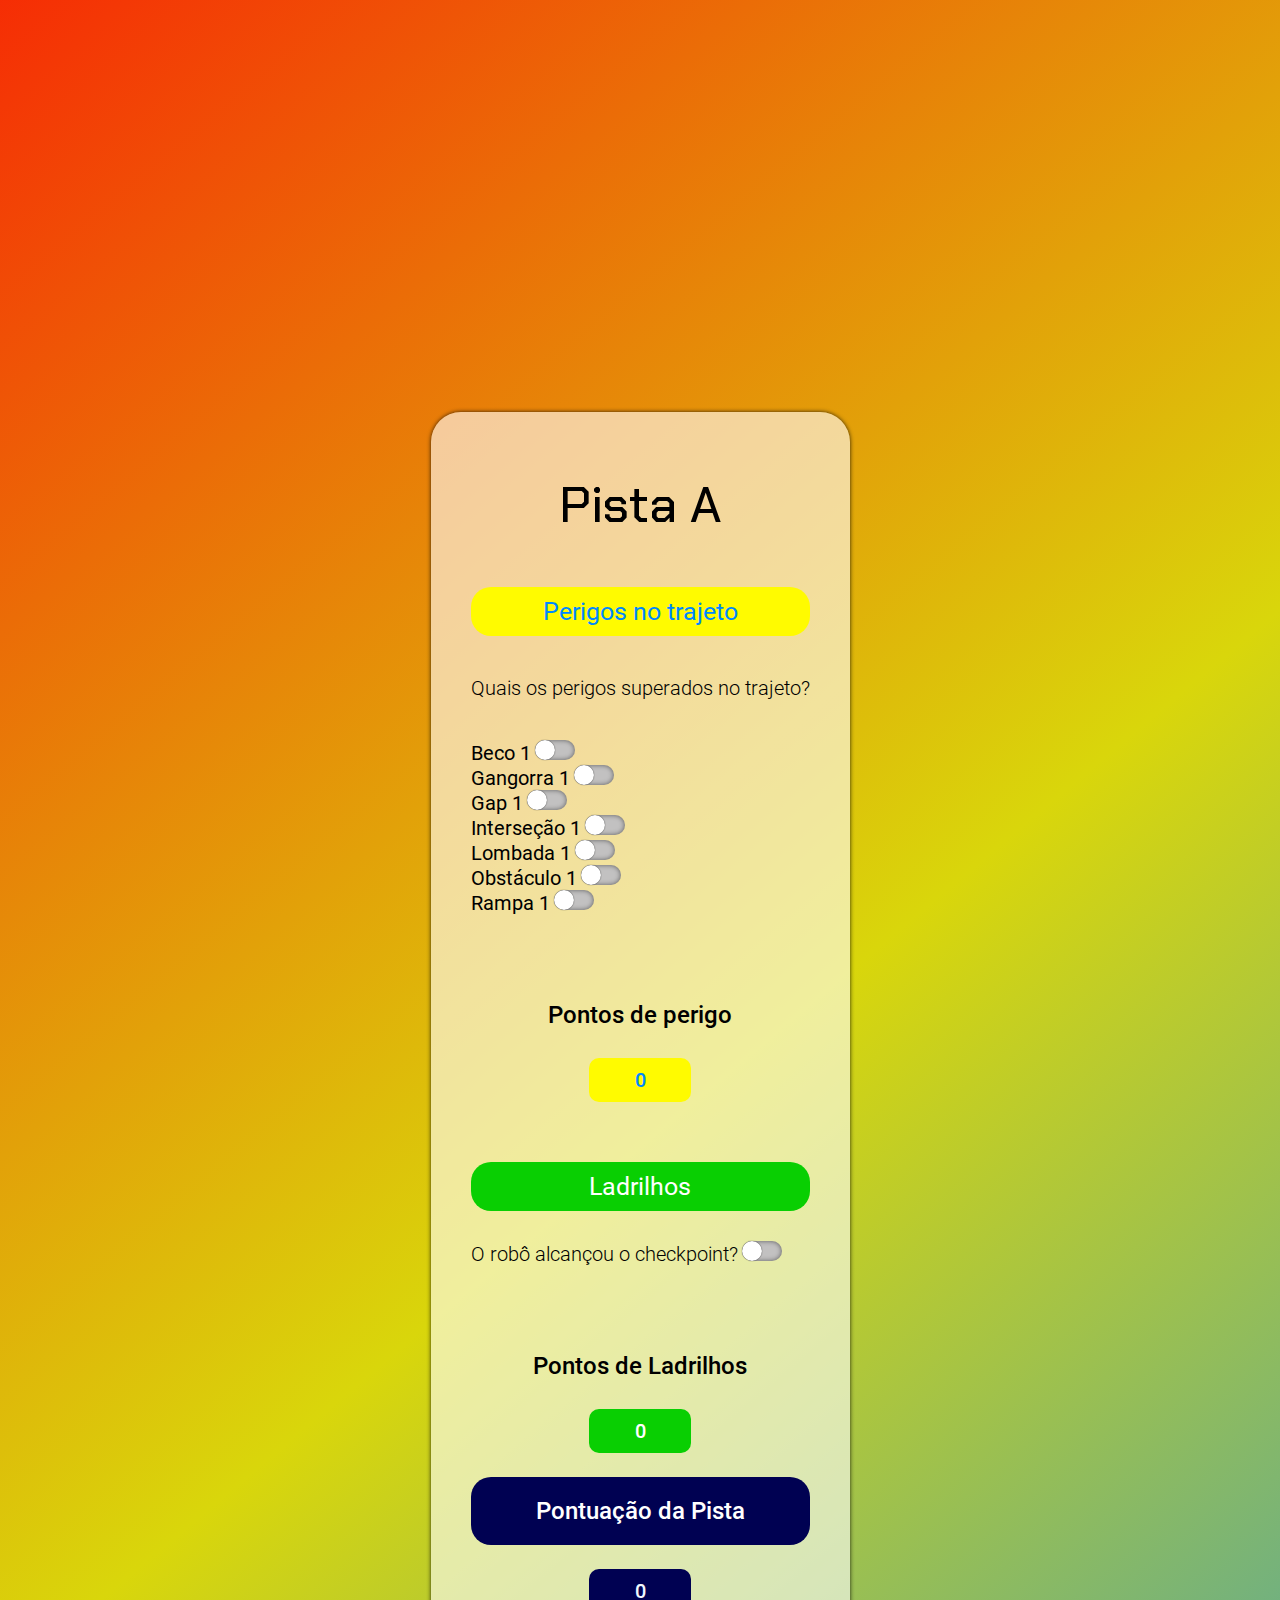
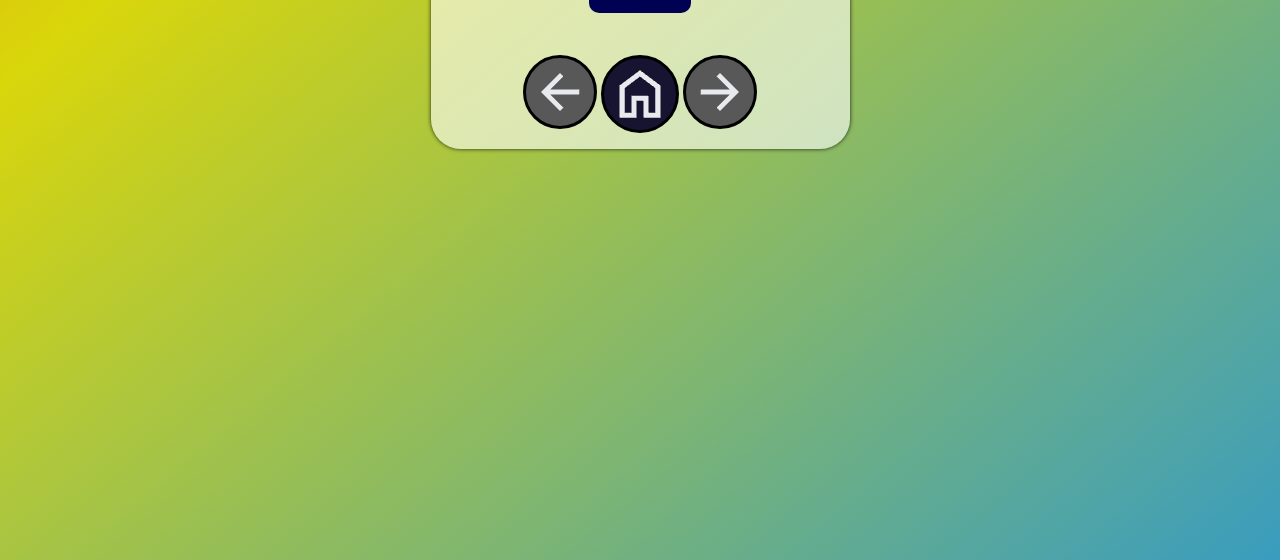
==== pista_a.html @ c33685ba "Initial commit" ====
<!DOCTYPE html>
<html lang="en">

<head>
    <meta charset="UTF-8">
    <meta name="viewport" content="width=device-width, initial-scale=1.0">
    <title>Pista A</title>
    <link rel="stylesheet" href="style_avancar_home_voltar.css">
    <link rel="stylesheet" href="style_toggle_switch.css">
    <link rel="stylesheet" href="style_pista_a.css">
</head>

<body>
    <div id="conteudo_pista_a">
        <p id="titulo">Pista A</p>
        <p id="subtitulo_perigos">Perigos no trajeto</p>
        <p id="primeiro_questionamento">Quais os perigos superados no trajeto?</p>

        <div id="acertos_obstaculo">
            <p class="nome_obstaculo">Beco 1</p>
            <input type="checkbox" name="beco_1" id="beco_1" class="toggle_switch">
            <br>

            <div id="beco_2_container" class="oculto">
                <p class="nome_obstaculo">Beco 2</p>
                <input type="checkbox" name="beco_2" id="beco_2" class="toggle_switch">
                <br>
            </div>

            <div id="beco_3_container" class="oculto">
                <p class="nome_obstaculo">Beco 3</p>
                <input type="checkbox" name="beco_3" id="beco_3" class="toggle_switch">
                <br>
            </div>


            <p class="nome_obstaculo">Gangorra 1</p>
            <input type="checkbox" name="gangorra_1" id="gangorra_1" class="toggle_switch">
            <br>

            <div id="gangorra_2_container" class="oculto">
                <p class="nome_obstaculo">Gangorra 2</p>
                <input type="checkbox" name="gangorra_2" id="gangorra_2" class="toggle_switch">
                <br>
            </div>


            <p class="nome_obstaculo">Gap 1</p>
            <input type="checkbox" name="gap_1" id="gap_1" class="toggle_switch">
            <br>

            <div id="gap_2_container" class="oculto">
                <p class="nome_obstaculo">Gap 2</p>
                <input type="checkbox" name="gap_2" id="gap_2" class="toggle_switch">
                <br>
            </div>

            <div id="gap_3_container" class="oculto">
                <p class="nome_obstaculo">Gap 3</p>
                <input type="checkbox" name="gap_3" id="gap_3" class="toggle_switch">
                <br>
            </div>


            <p class="nome_obstaculo">Interseção 1</p>
            <input type="checkbox" name="intersecao_1" id="intersecao_1" class="toggle_switch">
            <br>

            <div id="intersecao_2_container" class="oculto">
                <p class="nome_obstaculo">Interseção 2</p>
                <input type="checkbox" name="intersecao_2" id="intersecao_2" class="toggle_switch">
                <br>
            </div>

            <div id="intersecao_3_container" class="oculto">
                <p class="nome_obstaculo">Interseção 3</p>
                <input type="checkbox" name="intersecao_3" id="intersecao_3" class="toggle_switch">
                <br>
            </div>

            <div id="intersecao_4_container" class="oculto">
                <p class="nome_obstaculo">Interseção 4</p>
                <input type="checkbox" name="intersecao_4" id="intersecao_4" class="toggle_switch">
                <br>
            </div>

            <div id="intersecao_5_container" class="oculto">
                <p class="nome_obstaculo">Interseção 5</p>
                <input type="checkbox" name="intersecao_5" id="intersecao_5" class="toggle_switch">
                <br>
            </div>

            <div id="intersecao_6_container" class="oculto">
                <p class="nome_obstaculo">Interseção 6</p>
                <input type="checkbox" name="intersecao_6" id="intersecao_6" class="toggle_switch">
                <br>
            </div>

            <div id="intersecao_7_container" class="oculto">
                <p class="nome_obstaculo">Interseção 7</p>
                <input type="checkbox" name="intersecao_7" id="intersecao_7" class="toggle_switch">
                <br>
            </div>

            <div id="intersecao_8_container" class="oculto">
                <p class="nome_obstaculo">Interseção 8</p>
                <input type="checkbox" name="intersecao_8" id="intersecao_8" class="toggle_switch">
                <br>
            </div>

            <div id="intersecao_9_container" class="oculto">
                <p class="nome_obstaculo">Interseção 9</p>
                <input type="checkbox" name="intersecao_9" id="intersecao_9" class="toggle_switch">
                <br>
            </div>

            <div id="intersecao_10_container" class="oculto">
                <p class="nome_obstaculo">Interseção 10</p>
                <input type="checkbox" name="intersecao_10" id="intersecao_10" class="toggle_switch">
                <br>
            </div>
            

            <p class="nome_obstaculo">Lombada 1</p>
            <input type="checkbox" name="lombada_1" id="lombada_1" class="toggle_switch">
            <br>

            <div id="lombada_2_container" class="oculto">
                <p class="nome_obstaculo">Lombada 2</p>
                <input type="checkbox" name="lombada_2" id="lombada_2" class="toggle_switch">
                <br>
            </div>

            <div id="lombada_3_container" class="oculto">
                <p class="nome_obstaculo">Lombada 3</p>
                <input type="checkbox" name="lombada_3" id="lombada_3" class="toggle_switch">
                <br>
            </div>

            <p class="nome_obstaculo">Obstáculo 1</p>
            <input type="checkbox" name="obstaculo_1" id="obstaculo_1" class="toggle_switch">
            <br>

            <div id="obstaculo_2_container" class="oculto">
                <p class="nome_obstaculo">Obstáculo 2</p>
                <input type="checkbox" name="obstaculo_2" id="obstaculo_2" class="toggle_switch">
                <br>
            </div>

            <div id="obstaculo_3_container" class="oculto">
                <p class="nome_obstaculo">Obstáculo 3</p>
                <input type="checkbox" name="obstaculo_3" id="obstaculo_3" class="toggle_switch">
                <br>
            </div>

            <p class="nome_obstaculo">Rampa 1</p>
            <input type="checkbox" name="rampa_1" id="rampa_1" class="toggle_switch">
            <br>

            <div id="rampa_2_container" class="oculto">
                <p class="nome_obstaculo">Rampa 2</p>
                <input type="checkbox" name="rampa_2" id="rampa_2" class="toggle_switch">
                <br>
            </div>

            <div id="rampa_3_container" class="oculto">
                <p class="nome_obstaculo">Rampa 3</p>
                <input type="checkbox" name="rampa_3" id="rampa_3" class="toggle_switch">
                <br>
            </div>

            <div id="rampa_4_container" class="oculto">
                <p class="nome_obstaculo">Rampa 4</p>
                <input type="checkbox" name="rampa_4" id="rampa_4" class="toggle_switch">
                <br>
            </div>
            

            <hr id="barra_perigo">

            <p id="pontos_perigo">Pontos de perigo</p>
            <section id="visualisador_obstaculo_pista_a">0</section>
        </div>

        <div id="acertos_ladrilho">
            <p id="ladrilho_titulo">Ladrilhos</p>
            <p id="questionamento_ladrilho">O robô alcançou o checkpoint?</p>
            <input type="checkbox" name="alcance_checkpoint_pista_a" id="alcance_checkpoint"
                class="toggle_switch">

            <div id="seletor_tentativa" class="oculto">
                <p id="questionamento_tentativa">Em qual tentativa?</p>

                <p class="tentativa_pista_a">Primeira Tentativa:</p>
                <input type="checkbox" name="alternancia_tentativa" class="toggle_switch"
                    id="primeira_tentativa">
                <br>

                <p class="tentativa_pista_a">Segunda Tentativa:</p>
                <input type="checkbox" name="alternancia_tentativa" class="toggle_switch"
                    id="segunda_tentativa">
                <br>

                <p class="tentativa_pista_a">Terceira tentativa: </p>
                <input type="checkbox" name="alternancia_tentativa" class="toggle_switch"
                    id="terceira_tentativa">
                <br>
            </div>

            <div id="secao_seletor_ladrilhos" class="oculto">
                <p id="seletor_ladrilhos">Qual a quantidade de ladrilhos?</p>
                <select name="quantidade_ladrilhos_pista_a" id="quantidade_ladrilhos">
                    <option value="1">1</option>
                    <option value="2">2</option>
                    <option value="3">3</option>
                    <option value="4">4</option>
                    <option value="5">5</option>
                    <option value="6">6</option>
                    <option value="7">7</option>
                    <option value="8">8</option>
                    <option value="9">9</option>
                    <option value="10">10</option>
                    <option value="11">11</option>
                    <option value="12">12</option>
                    <option value="13">13</option>
                    <option value="14">14</option>
                    <option value="15">15</option>
                </select>
            </div>
        </div>

        <hr id="barra_ladrilho">

        <p id="pontos_ladrilhos">Pontos de Ladrilhos</p>
        <section id="visualisador_ladrilhos_pista_a">0</section>

        <p id="pontos_pista">Pontuação da Pista</p>
        <section id="visualisador_pontuacao_pista">0</section>

        <div id="icones_pista_a">
            <a href="ladrilho_inicio.html"><img src="imagens/arrow_back_20dp_FILL0_wght400_GRAD0_opsz20.png"
                    alt="voltar" id="voltar"></a>
            <a href="pag_inicial.html"><img src="imagens/home_20dp_FILL0_wght400_GRAD0_opsz20.png" alt="home"
                    id="home"></a>
            <a href="pista_b.html"><img src="imagens/arrow_forward_20dp_FILL0_wght400_GRAD0_opsz20.png" alt="avancar"
                    id="avancar"></a>
        </div>
    </div>
    <script src="script_pista_a.js"></script>
</body>
</html>
---- style_avancar_home_voltar.css ----
@charset "UTF-8";

@font-face { 
    font-family: 'Roboto_thin';
    src: url('Roboto/Roboto-Thin.ttf') format('truetype'); 
}/*Fonte 'Roboto_thin'*/

@font-face {
    font-family: 'Roboto_regular';
    src: url('Roboto/Roboto-Regular.ttf') format('truetype');
}/*Fonte 'Roboto_regular'*/

@font-face {
    font-family: 'Roboto_light';
    src: url('Roboto/Roboto-Light.ttf') format('truetype');
}/*Fonte 'Roboto_light'*/

@font-face {
    font-family: 'Roboto_medium';
    src: url('Roboto/Roboto-Medium.ttf') format('truetype');
}/*Fonte 'Roboto_medium'*/

@font-face {
    font-family: 'ChakraPetch_medium';
    src: url('ChakraPetch/ChakraPetch-Medium.ttf') format('truetype');
}/*Fonte 'ChakraPetch_medium'*/


#voltar{
    margin: 2px;
    padding: 2px;
    background-color: #585858;
    border-style: solid;
    border-color: black;
    border-radius: 50px;
    transition-duration: 0.2s;
    transition-property: all;
    transition-timing-function: ease-in-out;
}

#voltar:hover{
    background-color: inherit;
    border-color: inherit;
    transition-duration: 0.2s;
    transition-property: all;
    transition-timing-function: ease-in-out;
}

#voltar:active{
    background-color: initial;
    border-color: initial;
}

#home{
    margin: 2px;
    padding: 2px;
    background-color: #161430;
    border-style: solid;
    border-color: black;
    border-radius: 50px;
    transition-duration: 0.2s;
    transition-property: all;
    transition-timing-function: ease-in-out;
}


#home:hover{
    background-color: inherit;
    border-color: inherit;
    transition-duration: 0.2s;
    transition-property: all;
    transition-timing-function: ease-in-out;
}

#home:active{
    background-color: initial;
    border-color: initial;
}

#avancar{
    margin: 2px;
    padding: 2px;
    background-color: #585858;
    border-style: solid;
    border-color: black;
    border-radius: 50px;
    transition-duration: 0.2s;
    transition-property: all;
    transition-timing-function: ease-in-out;
}

#avancar:hover{
    background-color: inherit;
    border-color: inherit;
    transition-duration: 0.2s;
    transition-property: all;
    transition-timing-function: ease-in-out;
}

#avancar:active{
    background-color: initial;
    border-color: initial;
}
---- style_toggle_switch.css ----
@charset "UTF-8";

@font-face { 
    font-family: 'Roboto_thin';
    src: url('Roboto/Roboto-Thin.ttf') format('truetype'); 
}/*Fonte 'Roboto_thin'*/

@font-face {
    font-family: 'Roboto_regular';
    src: url('Roboto/Roboto-Regular.ttf') format('truetype');
}/*Fonte 'Roboto_regular'*/

@font-face {
    font-family: 'Roboto_light';
    src: url('Roboto/Roboto-Light.ttf') format('truetype');
}/*Fonte 'Roboto_light'*/

@font-face {
    font-family: 'Roboto_medium';
    src: url('Roboto/Roboto-Medium.ttf') format('truetype');
}/*Fonte 'Roboto_medium'*/

@font-face {
    font-family: 'ChakraPetch_medium';
    src: url('ChakraPetch/ChakraPetch-Medium.ttf') format('truetype');
}/*Fonte 'ChakraPetch_medium'*/


.toggle_switch{
    margin: 0;
    display: flexbox;
    height: 20px;
    width: 40px;
    appearance: none;
    background-color: #c2c1c1;
    border-radius: 50px;
    box-sizing: border-box;
    box-shadow: inset 0px 0px 5px rgba(0, 0, 0, 0.521);
    cursor: pointer;
    transition: 0.3s ease-in-out;
    position: relative;
}

.toggle_switch:checked{
    background-color: deepskyblue;
    transition: 0.3s ease-in-out;
}

.toggle_switch::before{
    content: '';
    width: 20px;
    height: 20px;
    border-radius: 14px;
    background-color: white;
    position: absolute;
    box-shadow: 0px 0px 1px black;
    top: 0;
    left: 0;
    transition: 0.3s ease-in-out;
}

.toggle_switch:checked::before{
    left: 20px;
    transition: 0.3s ease-in-out;
}

.toggle_switch:active{
    cursor: auto;
}
---- style_pista_a.css ----
@charset "UTF-8";

@font-face { 
    font-family: 'Roboto_thin';
    src: url('Roboto/Roboto-Thin.ttf') format('truetype'); 
}/*Fonte 'Roboto_thin'*/

@font-face {
    font-family: 'Roboto_regular';
    src: url('Roboto/Roboto-Regular.ttf') format('truetype');
}/*Fonte 'Roboto_regular'*/

@font-face {
    font-family: 'Roboto_light';
    src: url('Roboto/Roboto-Light.ttf') format('truetype');
}/*Fonte 'Roboto_light'*/

@font-face {
    font-family: 'Roboto_medium';
    src: url('Roboto/Roboto-Medium.ttf') format('truetype');
}/*Fonte 'Roboto_medium'*/

@font-face {
    font-family: 'ChakraPetch_medium';
    src: url('ChakraPetch/ChakraPetch-Medium.ttf') format('truetype');
}/*Fonte 'ChakraPetch_medium'*/

@keyframes colorTransition_perigos {
    0% {
        background-color: red;
    }
    100% {
        background-color: yellow;
    }
}

@keyframes colorTransition_ladrilho {
    0% {
        background-color: blue;
    }
    100% {
        background-color: rgb(0, 248, 0);
    }
}



body{
    background: linear-gradient(320deg, #0088ff 73%, #d9d60b, #fd0303 103%);
    background-size: 100% 600%;
    display: flex;
    flex-direction: column;
    align-items: center;
    justify-content: center;
    margin: 0;
    padding: 0;
    height: 240vh;
}

.oculto{
    display: none;
}

#conteudo_pista_a{
    background-color: rgba(255, 255, 255, 0.60);
    margin-top: 70px;
    margin-bottom: 70px;
    padding: 10px 40px;
    border-radius: 30px;
    box-shadow: 0px 0px 4px rgba(0, 0, 0, 0.8);
}

#titulo{
    font-family: 'ChakraPetch_medium', sans-serif;
    font-size: 50px;
    text-align: center;
}

#subtitulo_perigos{
    font-family: 'Roboto_regular', sans-serif;
    font-size: 25px;
    margin-top: 10px;
    margin-bottom: 40px;
    text-align: center;
    background-color: #fffb00;
    color: rgb(0, 136, 255);
    padding: 10px;
    border-radius: 20px;
}

#primeiro_questionamento{
    font-family: 'Roboto_light';
    font-size: 20px;
    margin-bottom: 40px;
}

.nome_obstaculo{
    font-family: 'Roboto_regular';
    display: inline;
    font-size: 20px;
}

#barra_perigo{
    border: 0;
    height: 2px;
    margin: 20px 10px;
    margin-top: 40px;
    animation: colorTransition_perigos 3s infinite alternate;
}

#pontos_perigo{
    font-family: 'Roboto_medium', sans-serif;
    font-size: 24px;
    padding-top: 20px;
    padding-bottom: 5px;
    text-align: center;
}

#visualisador_obstaculo_pista_a{
    font-family: 'Roboto_medium', sans-serif;
    font-size: 20px;
    text-align: center;
    background-color: #fffb00;
    padding-top: 10px;
    padding-bottom: 10px;
    width: 30%;
    margin-left: auto;
    margin-right: auto;
    color: rgb(0, 136, 255);
    border-radius: 10px;
}

#ladrilho_titulo{
    text-align: center;
    margin: auto;
    margin-top: 60px;
    margin-bottom: 30px;
    font-family: 'Roboto_regular', sans-serif;
    font-size: 25px;
    color: white;
    background-color: #09cf02;
    padding: 10px;
    border-radius: 20px;
}

#questionamento_ladrilho{
    font-family: 'Roboto_light';
    display: inline;
    font-size: 20px;
}

#questionamento_tentativa{
    font-family: 'Roboto_medium';
    text-align: center;
    font-size: 19px;
    margin-top: 30px;
    margin-bottom: 30px;
}

.tentativa_pista_a{
    display: inline;
    font-size: 22px;
    font-family: 'Roboto_regular';
    text-align: center;
    margin-left: 60px;
}

#seletor_ladrilhos{
    font-family: 'Roboto_medium';
    font-size: 19px;
    text-align: center;
}

#quantidade_ladrilhos{
    display: flex;
    align-items: center;
    margin: auto;
    border: none;
    width: 80px;
    height: 40px;
    border-radius: 10px;
}

#barra_ladrilho{
    border: 0;
    height: 2px;
    margin: 20px 10px;
    margin-top: 40px;
    animation: colorTransition_ladrilho 3s infinite alternate;
}

#pontos_ladrilhos{
    font-family: 'Roboto_medium', sans-serif;
    font-size: 24px;
    padding-top: 20px;
    padding-bottom: 5px;
    text-align: center;
}

#visualisador_ladrilhos_pista_a{
    font-family: 'Roboto_medium', sans-serif;
    font-size: 20px;
    text-align: center;
    background-color: #09cf02;
    padding-top: 10px;
    padding-bottom: 10px;
    width: 30%;
    margin-left: auto;
    margin-right: auto;
    color: white;
    border-radius: 10px;
}

#pontos_pista{
    font-family: 'Roboto_medium', sans-serif;
    font-size: 24px;
    padding-top: 20px;
    padding-bottom: 20px;
    text-align: center;
    background-color: #000152;
    color: white;
    border-radius: 20px;
}

#visualisador_pontuacao_pista{
    font-family: 'Roboto_medium', sans-serif;
    font-size: 20px;
    align-items: center;
    text-align: center;
    margin: auto;
    margin-top: 10px;
    margin-bottom: 40px;
    width: 30%;
    padding-top: 10px;
    padding-bottom: 10px;
    color: aliceblue;
    background-color: #000152;
    border-radius: 10px;
}

#icones_pista_a{
    display: flex;
    flex-direction: row;
    justify-content: center;
}
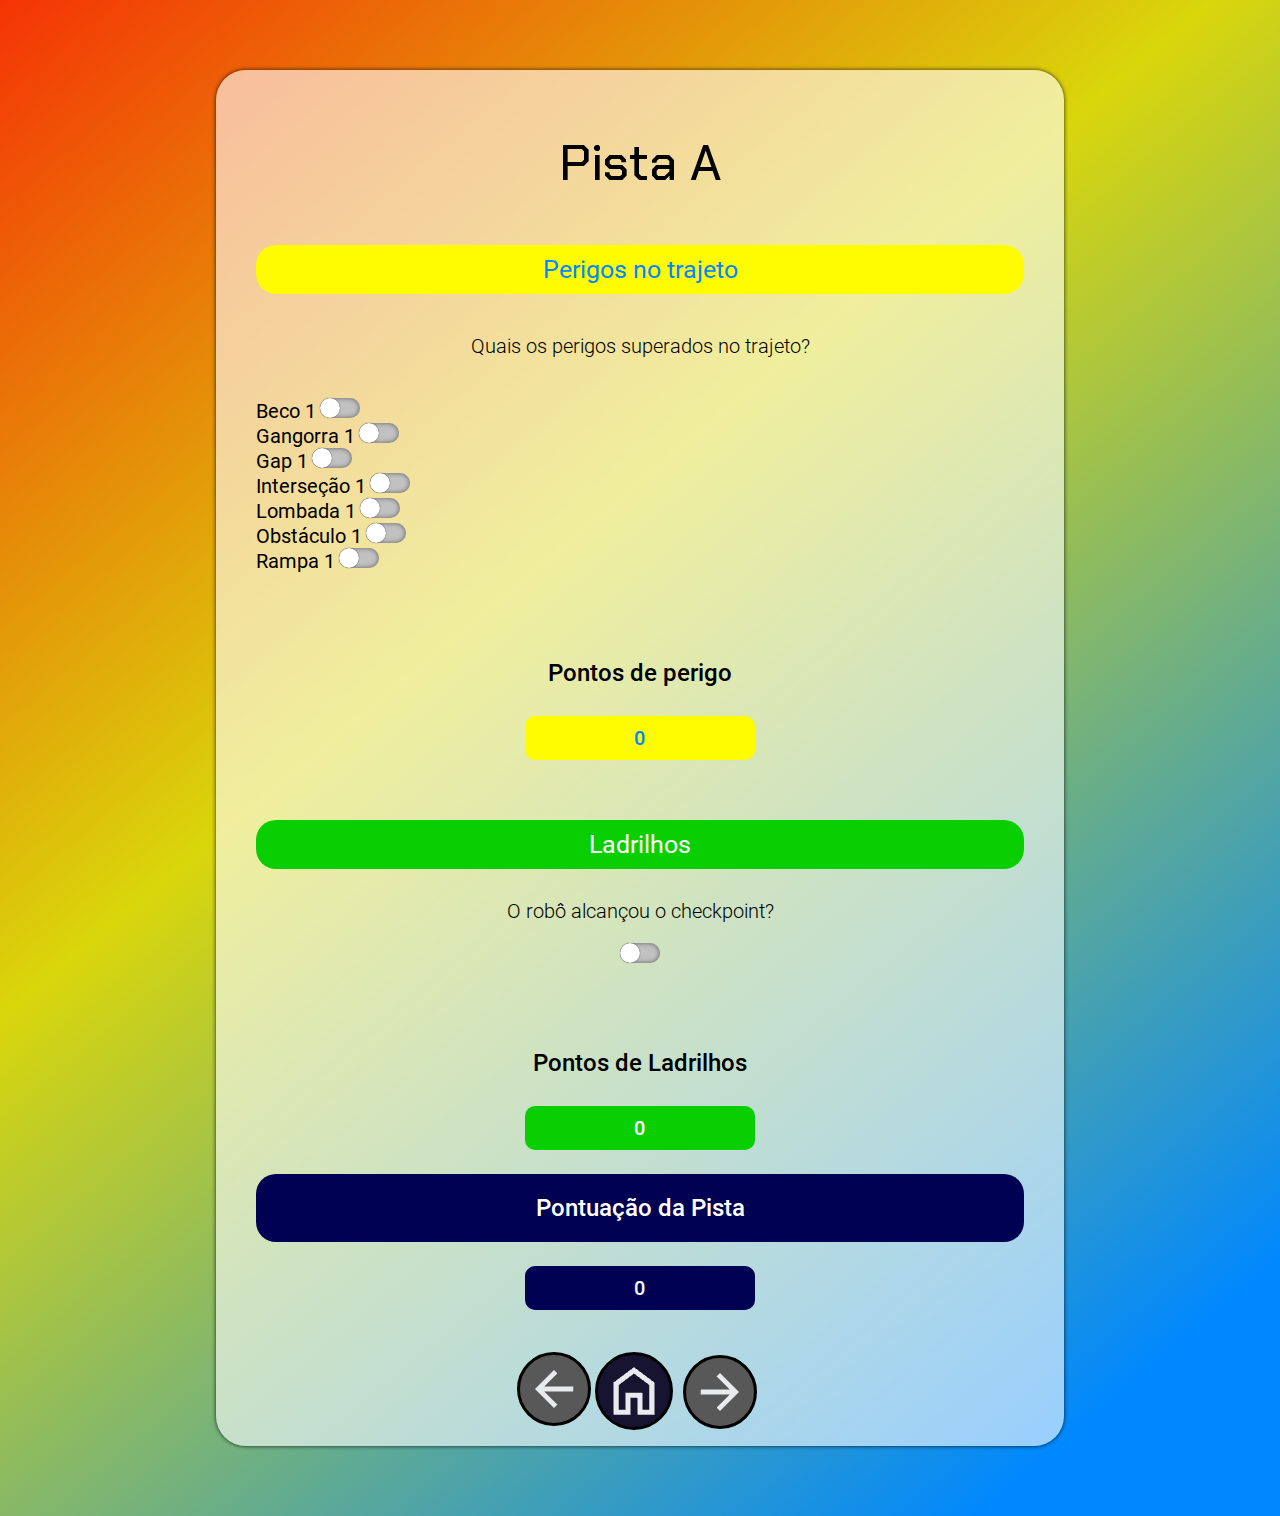
==== commit bc053fa7: "Pacote 1 mudanças para back-end" ====
--- a/pista_a.html
+++ b/pista_a.html
@@ -11,241 +11,243 @@
 </head>
 
 <body>
-    <div id="conteudo_pista_a">
+    <div id="conteudo_pistas">
         <p id="titulo">Pista A</p>
         <p id="subtitulo_perigos">Perigos no trajeto</p>
-        <p id="primeiro_questionamento">Quais os perigos superados no trajeto?</p>
-
-        <div id="acertos_obstaculo">
-            <p class="nome_obstaculo">Beco 1</p>
-            <input type="checkbox" name="beco_1" id="beco_1" class="toggle_switch">
-            <br>
-
-            <div id="beco_2_container" class="oculto">
-                <p class="nome_obstaculo">Beco 2</p>
-                <input type="checkbox" name="beco_2" id="beco_2" class="toggle_switch">
-                <br>
+        <form action="manipular_pista_a.php" method="post">
+            <p id="primeiro_questionamento">Quais os perigos superados no trajeto?</p>
+
+            <div id="acertos_obstaculo">
+                <p class="nome_obstaculo">Beco 1</p>
+                <input type="checkbox" name="beco_1" id="beco_1" class="toggle_switch" value="10">
+                <br>
+
+                <div id="beco_2_container" class="oculto">
+                    <p class="nome_obstaculo">Beco 2</p>
+                    <input type="checkbox" name="beco_2" id="beco_2" class="toggle_switch" value="10">
+                    <br>
+                </div>
+
+                <div id="beco_3_container" class="oculto">
+                    <p class="nome_obstaculo">Beco 3</p>
+                    <input type="checkbox" name="beco_3" id="beco_3" class="toggle_switch" value="10">
+                    <br>
+                </div>
+
+
+                <p class="nome_obstaculo">Gangorra 1</p>
+                <input type="checkbox" name="gangorra_1" id="gangorra_1" class="toggle_switch">
+                <br>
+
+                <div id="gangorra_2_container" class="oculto">
+                    <p class="nome_obstaculo">Gangorra 2</p>
+                    <input type="checkbox" name="gangorra_2" id="gangorra_2" class="toggle_switch">
+                    <br>
+                </div>
+
+
+                <p class="nome_obstaculo">Gap 1</p>
+                <input type="checkbox" name="gap_1" id="gap_1" class="toggle_switch">
+                <br>
+
+                <div id="gap_2_container" class="oculto">
+                    <p class="nome_obstaculo">Gap 2</p>
+                    <input type="checkbox" name="gap_2" id="gap_2" class="toggle_switch">
+                    <br>
+                </div>
+
+                <div id="gap_3_container" class="oculto">
+                    <p class="nome_obstaculo">Gap 3</p>
+                    <input type="checkbox" name="gap_3" id="gap_3" class="toggle_switch">
+                    <br>
+                </div>
+
+
+                <p class="nome_obstaculo">Interseção 1</p>
+                <input type="checkbox" name="intersecao_1" id="intersecao_1" class="toggle_switch">
+                <br>
+
+                <div id="intersecao_2_container" class="oculto">
+                    <p class="nome_obstaculo">Interseção 2</p>
+                    <input type="checkbox" name="intersecao_2" id="intersecao_2" class="toggle_switch">
+                    <br>
+                </div>
+
+                <div id="intersecao_3_container" class="oculto">
+                    <p class="nome_obstaculo">Interseção 3</p>
+                    <input type="checkbox" name="intersecao_3" id="intersecao_3" class="toggle_switch">
+                    <br>
+                </div>
+
+                <div id="intersecao_4_container" class="oculto">
+                    <p class="nome_obstaculo">Interseção 4</p>
+                    <input type="checkbox" name="intersecao_4" id="intersecao_4" class="toggle_switch">
+                    <br>
+                </div>
+
+                <div id="intersecao_5_container" class="oculto">
+                    <p class="nome_obstaculo">Interseção 5</p>
+                    <input type="checkbox" name="intersecao_5" id="intersecao_5" class="toggle_switch">
+                    <br>
+                </div>
+
+                <div id="intersecao_6_container" class="oculto">
+                    <p class="nome_obstaculo">Interseção 6</p>
+                    <input type="checkbox" name="intersecao_6" id="intersecao_6" class="toggle_switch">
+                    <br>
+                </div>
+
+                <div id="intersecao_7_container" class="oculto">
+                    <p class="nome_obstaculo">Interseção 7</p>
+                    <input type="checkbox" name="intersecao_7" id="intersecao_7" class="toggle_switch">
+                    <br>
+                </div>
+
+                <div id="intersecao_8_container" class="oculto">
+                    <p class="nome_obstaculo">Interseção 8</p>
+                    <input type="checkbox" name="intersecao_8" id="intersecao_8" class="toggle_switch">
+                    <br>
+                </div>
+
+                <div id="intersecao_9_container" class="oculto">
+                    <p class="nome_obstaculo">Interseção 9</p>
+                    <input type="checkbox" name="intersecao_9" id="intersecao_9" class="toggle_switch">
+                    <br>
+                </div>
+
+                <div id="intersecao_10_container" class="oculto">
+                    <p class="nome_obstaculo">Interseção 10</p>
+                    <input type="checkbox" name="intersecao_10" id="intersecao_10" class="toggle_switch">
+                    <br>
+                </div>
+
+
+                <p class="nome_obstaculo">Lombada 1</p>
+                <input type="checkbox" name="lombada_1" id="lombada_1" class="toggle_switch">
+                <br>
+
+                <div id="lombada_2_container" class="oculto">
+                    <p class="nome_obstaculo">Lombada 2</p>
+                    <input type="checkbox" name="lombada_2" id="lombada_2" class="toggle_switch">
+                    <br>
+                </div>
+
+                <div id="lombada_3_container" class="oculto">
+                    <p class="nome_obstaculo">Lombada 3</p>
+                    <input type="checkbox" name="lombada_3" id="lombada_3" class="toggle_switch">
+                    <br>
+                </div>
+
+                <p class="nome_obstaculo">Obstáculo 1</p>
+                <input type="checkbox" name="obstaculo_1" id="obstaculo_1" class="toggle_switch">
+                <br>
+
+                <div id="obstaculo_2_container" class="oculto">
+                    <p class="nome_obstaculo">Obstáculo 2</p>
+                    <input type="checkbox" name="obstaculo_2" id="obstaculo_2" class="toggle_switch">
+                    <br>
+                </div>
+
+                <div id="obstaculo_3_container" class="oculto">
+                    <p class="nome_obstaculo">Obstáculo 3</p>
+                    <input type="checkbox" name="obstaculo_3" id="obstaculo_3" class="toggle_switch">
+                    <br>
+                </div>
+
+                <p class="nome_obstaculo">Rampa 1</p>
+                <input type="checkbox" name="rampa_1" id="rampa_1" class="toggle_switch">
+                <br>
+
+                <div id="rampa_2_container" class="oculto">
+                    <p class="nome_obstaculo">Rampa 2</p>
+                    <input type="checkbox" name="rampa_2" id="rampa_2" class="toggle_switch">
+                    <br>
+                </div>
+
+                <div id="rampa_3_container" class="oculto">
+                    <p class="nome_obstaculo">Rampa 3</p>
+                    <input type="checkbox" name="rampa_3" id="rampa_3" class="toggle_switch">
+                    <br>
+                </div>
+
+                <div id="rampa_4_container" class="oculto">
+                    <p class="nome_obstaculo">Rampa 4</p>
+                    <input type="checkbox" name="rampa_4" id="rampa_4" class="toggle_switch">
+                    <br>
+                </div>
+
+
+                <hr id="barra_perigo">
+
+                <p id="pontos_perigo">Pontos de perigo</p>
+                <section id="visualisador_obstaculo">0</section>
             </div>
 
-            <div id="beco_3_container" class="oculto">
-                <p class="nome_obstaculo">Beco 3</p>
-                <input type="checkbox" name="beco_3" id="beco_3" class="toggle_switch">
-                <br>
+            <div id="acertos_ladrilho">
+                <p id="ladrilho_titulo">Ladrilhos</p>
+                <div id="questionamento_ladrilho">
+                    <p>O robô alcançou o checkpoint?</p>
+                    <input type="checkbox" name="alcance_checkpoint_pista_a" id="alcance_checkpoint"
+                        class="toggle_switch">
+                </div>
+
+                <div id="seletor_tentativa" class="oculto">
+                    <p id="questionamento_tentativa">Em qual tentativa?</p>
+
+                    <p class="tentativa">Primeira Tentativa:</p>
+                    <input type="checkbox" name="alternancia_tentativa" class="toggle_switch" id="primeira_tentativa">
+                    <br>
+
+                    <p class="tentativa">Segunda Tentativa:</p>
+                    <input type="checkbox" name="alternancia_tentativa" class="toggle_switch" id="segunda_tentativa">
+                    <br>
+
+                    <p class="tentativa">Terceira tentativa: </p>
+                    <input type="checkbox" name="alternancia_tentativa" class="toggle_switch" id="terceira_tentativa">
+                    <br>
+                </div>
+
+                <div id="secao_seletor_ladrilhos" class="oculto">
+                    <p id="seletor_ladrilhos">Qual a quantidade de ladrilhos?</p>
+                    <select name="quantidade_ladrilhos_pista_a" id="quantidade_ladrilhos">
+                        <option value="1">1</option>
+                        <option value="2">2</option>
+                        <option value="3">3</option>
+                        <option value="4">4</option>
+                        <option value="5">5</option>
+                        <option value="6">6</option>
+                        <option value="7">7</option>
+                        <option value="8">8</option>
+                        <option value="9">9</option>
+                        <option value="10">10</option>
+                        <option value="11">11</option>
+                        <option value="12">12</option>
+                        <option value="13">13</option>
+                        <option value="14">14</option>
+                        <option value="15">15</option>
+                    </select>
+                </div>
             </div>
 
-
-            <p class="nome_obstaculo">Gangorra 1</p>
-            <input type="checkbox" name="gangorra_1" id="gangorra_1" class="toggle_switch">
-            <br>
-
-            <div id="gangorra_2_container" class="oculto">
-                <p class="nome_obstaculo">Gangorra 2</p>
-                <input type="checkbox" name="gangorra_2" id="gangorra_2" class="toggle_switch">
-                <br>
+            <hr id="barra_ladrilho">
+
+            <p id="pontos_ladrilhos">Pontos de Ladrilhos</p>
+            <section id="visualisador_ladrilhos">0</section>
+
+            <p id="pontos_pista">Pontuação da Pista</p>
+            <section id="visualisador_pontuacao_pista">0</section>
+
+            <div id="icones_pista_a">
+                <a href="ladrilho_inicio.html"><img src="imagens/arrow_back_20dp_FILL0_wght400_GRAD0_opsz20.png"
+                        alt="voltar" id="voltar"></a>
+                <a href="index.html"><img src="imagens/home_20dp_FILL0_wght400_GRAD0_opsz20.png" alt="home"
+                        id="home"></a>
+                <button id="submissao" type="submit"><img src="imagens/arrow_forward_20dp_FILL0_wght400_GRAD0_opsz20.png"
+                        alt="avancar" id="avancar"></button>
             </div>
-
-
-            <p class="nome_obstaculo">Gap 1</p>
-            <input type="checkbox" name="gap_1" id="gap_1" class="toggle_switch">
-            <br>
-
-            <div id="gap_2_container" class="oculto">
-                <p class="nome_obstaculo">Gap 2</p>
-                <input type="checkbox" name="gap_2" id="gap_2" class="toggle_switch">
-                <br>
-            </div>
-
-            <div id="gap_3_container" class="oculto">
-                <p class="nome_obstaculo">Gap 3</p>
-                <input type="checkbox" name="gap_3" id="gap_3" class="toggle_switch">
-                <br>
-            </div>
-
-
-            <p class="nome_obstaculo">Interseção 1</p>
-            <input type="checkbox" name="intersecao_1" id="intersecao_1" class="toggle_switch">
-            <br>
-
-            <div id="intersecao_2_container" class="oculto">
-                <p class="nome_obstaculo">Interseção 2</p>
-                <input type="checkbox" name="intersecao_2" id="intersecao_2" class="toggle_switch">
-                <br>
-            </div>
-
-            <div id="intersecao_3_container" class="oculto">
-                <p class="nome_obstaculo">Interseção 3</p>
-                <input type="checkbox" name="intersecao_3" id="intersecao_3" class="toggle_switch">
-                <br>
-            </div>
-
-            <div id="intersecao_4_container" class="oculto">
-                <p class="nome_obstaculo">Interseção 4</p>
-                <input type="checkbox" name="intersecao_4" id="intersecao_4" class="toggle_switch">
-                <br>
-            </div>
-
-            <div id="intersecao_5_container" class="oculto">
-                <p class="nome_obstaculo">Interseção 5</p>
-                <input type="checkbox" name="intersecao_5" id="intersecao_5" class="toggle_switch">
-                <br>
-            </div>
-
-            <div id="intersecao_6_container" class="oculto">
-                <p class="nome_obstaculo">Interseção 6</p>
-                <input type="checkbox" name="intersecao_6" id="intersecao_6" class="toggle_switch">
-                <br>
-            </div>
-
-            <div id="intersecao_7_container" class="oculto">
-                <p class="nome_obstaculo">Interseção 7</p>
-                <input type="checkbox" name="intersecao_7" id="intersecao_7" class="toggle_switch">
-                <br>
-            </div>
-
-            <div id="intersecao_8_container" class="oculto">
-                <p class="nome_obstaculo">Interseção 8</p>
-                <input type="checkbox" name="intersecao_8" id="intersecao_8" class="toggle_switch">
-                <br>
-            </div>
-
-            <div id="intersecao_9_container" class="oculto">
-                <p class="nome_obstaculo">Interseção 9</p>
-                <input type="checkbox" name="intersecao_9" id="intersecao_9" class="toggle_switch">
-                <br>
-            </div>
-
-            <div id="intersecao_10_container" class="oculto">
-                <p class="nome_obstaculo">Interseção 10</p>
-                <input type="checkbox" name="intersecao_10" id="intersecao_10" class="toggle_switch">
-                <br>
-            </div>
-            
-
-            <p class="nome_obstaculo">Lombada 1</p>
-            <input type="checkbox" name="lombada_1" id="lombada_1" class="toggle_switch">
-            <br>
-
-            <div id="lombada_2_container" class="oculto">
-                <p class="nome_obstaculo">Lombada 2</p>
-                <input type="checkbox" name="lombada_2" id="lombada_2" class="toggle_switch">
-                <br>
-            </div>
-
-            <div id="lombada_3_container" class="oculto">
-                <p class="nome_obstaculo">Lombada 3</p>
-                <input type="checkbox" name="lombada_3" id="lombada_3" class="toggle_switch">
-                <br>
-            </div>
-
-            <p class="nome_obstaculo">Obstáculo 1</p>
-            <input type="checkbox" name="obstaculo_1" id="obstaculo_1" class="toggle_switch">
-            <br>
-
-            <div id="obstaculo_2_container" class="oculto">
-                <p class="nome_obstaculo">Obstáculo 2</p>
-                <input type="checkbox" name="obstaculo_2" id="obstaculo_2" class="toggle_switch">
-                <br>
-            </div>
-
-            <div id="obstaculo_3_container" class="oculto">
-                <p class="nome_obstaculo">Obstáculo 3</p>
-                <input type="checkbox" name="obstaculo_3" id="obstaculo_3" class="toggle_switch">
-                <br>
-            </div>
-
-            <p class="nome_obstaculo">Rampa 1</p>
-            <input type="checkbox" name="rampa_1" id="rampa_1" class="toggle_switch">
-            <br>
-
-            <div id="rampa_2_container" class="oculto">
-                <p class="nome_obstaculo">Rampa 2</p>
-                <input type="checkbox" name="rampa_2" id="rampa_2" class="toggle_switch">
-                <br>
-            </div>
-
-            <div id="rampa_3_container" class="oculto">
-                <p class="nome_obstaculo">Rampa 3</p>
-                <input type="checkbox" name="rampa_3" id="rampa_3" class="toggle_switch">
-                <br>
-            </div>
-
-            <div id="rampa_4_container" class="oculto">
-                <p class="nome_obstaculo">Rampa 4</p>
-                <input type="checkbox" name="rampa_4" id="rampa_4" class="toggle_switch">
-                <br>
-            </div>
-            
-
-            <hr id="barra_perigo">
-
-            <p id="pontos_perigo">Pontos de perigo</p>
-            <section id="visualisador_obstaculo_pista_a">0</section>
-        </div>
-
-        <div id="acertos_ladrilho">
-            <p id="ladrilho_titulo">Ladrilhos</p>
-            <p id="questionamento_ladrilho">O robô alcançou o checkpoint?</p>
-            <input type="checkbox" name="alcance_checkpoint_pista_a" id="alcance_checkpoint"
-                class="toggle_switch">
-
-            <div id="seletor_tentativa" class="oculto">
-                <p id="questionamento_tentativa">Em qual tentativa?</p>
-
-                <p class="tentativa_pista_a">Primeira Tentativa:</p>
-                <input type="checkbox" name="alternancia_tentativa" class="toggle_switch"
-                    id="primeira_tentativa">
-                <br>
-
-                <p class="tentativa_pista_a">Segunda Tentativa:</p>
-                <input type="checkbox" name="alternancia_tentativa" class="toggle_switch"
-                    id="segunda_tentativa">
-                <br>
-
-                <p class="tentativa_pista_a">Terceira tentativa: </p>
-                <input type="checkbox" name="alternancia_tentativa" class="toggle_switch"
-                    id="terceira_tentativa">
-                <br>
-            </div>
-
-            <div id="secao_seletor_ladrilhos" class="oculto">
-                <p id="seletor_ladrilhos">Qual a quantidade de ladrilhos?</p>
-                <select name="quantidade_ladrilhos_pista_a" id="quantidade_ladrilhos">
-                    <option value="1">1</option>
-                    <option value="2">2</option>
-                    <option value="3">3</option>
-                    <option value="4">4</option>
-                    <option value="5">5</option>
-                    <option value="6">6</option>
-                    <option value="7">7</option>
-                    <option value="8">8</option>
-                    <option value="9">9</option>
-                    <option value="10">10</option>
-                    <option value="11">11</option>
-                    <option value="12">12</option>
-                    <option value="13">13</option>
-                    <option value="14">14</option>
-                    <option value="15">15</option>
-                </select>
-            </div>
-        </div>
-
-        <hr id="barra_ladrilho">
-
-        <p id="pontos_ladrilhos">Pontos de Ladrilhos</p>
-        <section id="visualisador_ladrilhos_pista_a">0</section>
-
-        <p id="pontos_pista">Pontuação da Pista</p>
-        <section id="visualisador_pontuacao_pista">0</section>
-
-        <div id="icones_pista_a">
-            <a href="ladrilho_inicio.html"><img src="imagens/arrow_back_20dp_FILL0_wght400_GRAD0_opsz20.png"
-                    alt="voltar" id="voltar"></a>
-            <a href="pag_inicial.html"><img src="imagens/home_20dp_FILL0_wght400_GRAD0_opsz20.png" alt="home"
-                    id="home"></a>
-            <a href="pista_b.html"><img src="imagens/arrow_forward_20dp_FILL0_wght400_GRAD0_opsz20.png" alt="avancar"
-                    id="avancar"></a>
-        </div>
+        </form>
     </div>
     <script src="script_pista_a.js"></script>
 </body>
+
 </html>--- a/style_pista_a.css
+++ b/style_pista_a.css
@@ -46,7 +46,7 @@
 
 
 body{
-    background: linear-gradient(320deg, #0088ff 73%, #d9d60b, #fd0303 103%);
+    background: linear-gradient(320deg, #0088ff 77%, #d9d60b, #fd0303 103%);
     background-size: 100% 600%;
     display: flex;
     flex-direction: column;
@@ -54,14 +54,15 @@
     justify-content: center;
     margin: 0;
     padding: 0;
-    height: 240vh;
+    height: 100%;
 }
 
 .oculto{
     display: none;
 }
 
-#conteudo_pista_a{
+#conteudo_pistas{
+    width: 60%;
     background-color: rgba(255, 255, 255, 0.60);
     margin-top: 70px;
     margin-bottom: 70px;
@@ -92,6 +93,7 @@
     font-family: 'Roboto_light';
     font-size: 20px;
     margin-bottom: 40px;
+    text-align: center;
 }
 
 .nome_obstaculo{
@@ -116,7 +118,7 @@
     text-align: center;
 }
 
-#visualisador_obstaculo_pista_a{
+#visualisador_obstaculo{
     font-family: 'Roboto_medium', sans-serif;
     font-size: 20px;
     text-align: center;
@@ -147,22 +149,47 @@
     font-family: 'Roboto_light';
     display: inline;
     font-size: 20px;
+    text-align: center;
+}
+
+#alcance_checkpoint{
+    display: flex;
+    justify-items: center;
+    margin: auto;
 }
 
 #questionamento_tentativa{
     font-family: 'Roboto_medium';
-    text-align: center;
     font-size: 19px;
     margin-top: 30px;
     margin-bottom: 30px;
-}
-
-.tentativa_pista_a{
-    display: inline;
+    text-align: center;
+}
+
+.tentativa{
+    display: flex;
     font-size: 22px;
     font-family: 'Roboto_regular';
     text-align: center;
-    margin-left: 60px;
+    margin-left: 10%;
+}
+
+#primeira_tentativa{
+    display: flex;
+    justify-items: center;
+    margin: auto;
+}
+
+#segunda_tentativa{
+    display: flex;
+    justify-items: center;
+    margin: auto;
+}
+
+#terceira_tentativa{
+    display: flex;
+    justify-items: center;
+    margin: auto;
 }
 
 #seletor_ladrilhos{
@@ -197,7 +224,7 @@
     text-align: center;
 }
 
-#visualisador_ladrilhos_pista_a{
+#visualisador_ladrilhos{
     font-family: 'Roboto_medium', sans-serif;
     font-size: 20px;
     text-align: center;
@@ -242,4 +269,10 @@
     display: flex;
     flex-direction: row;
     justify-content: center;
-}+}
+
+#submissao{
+    background: none;
+    border: none;
+    cursor: pointer;
+}
